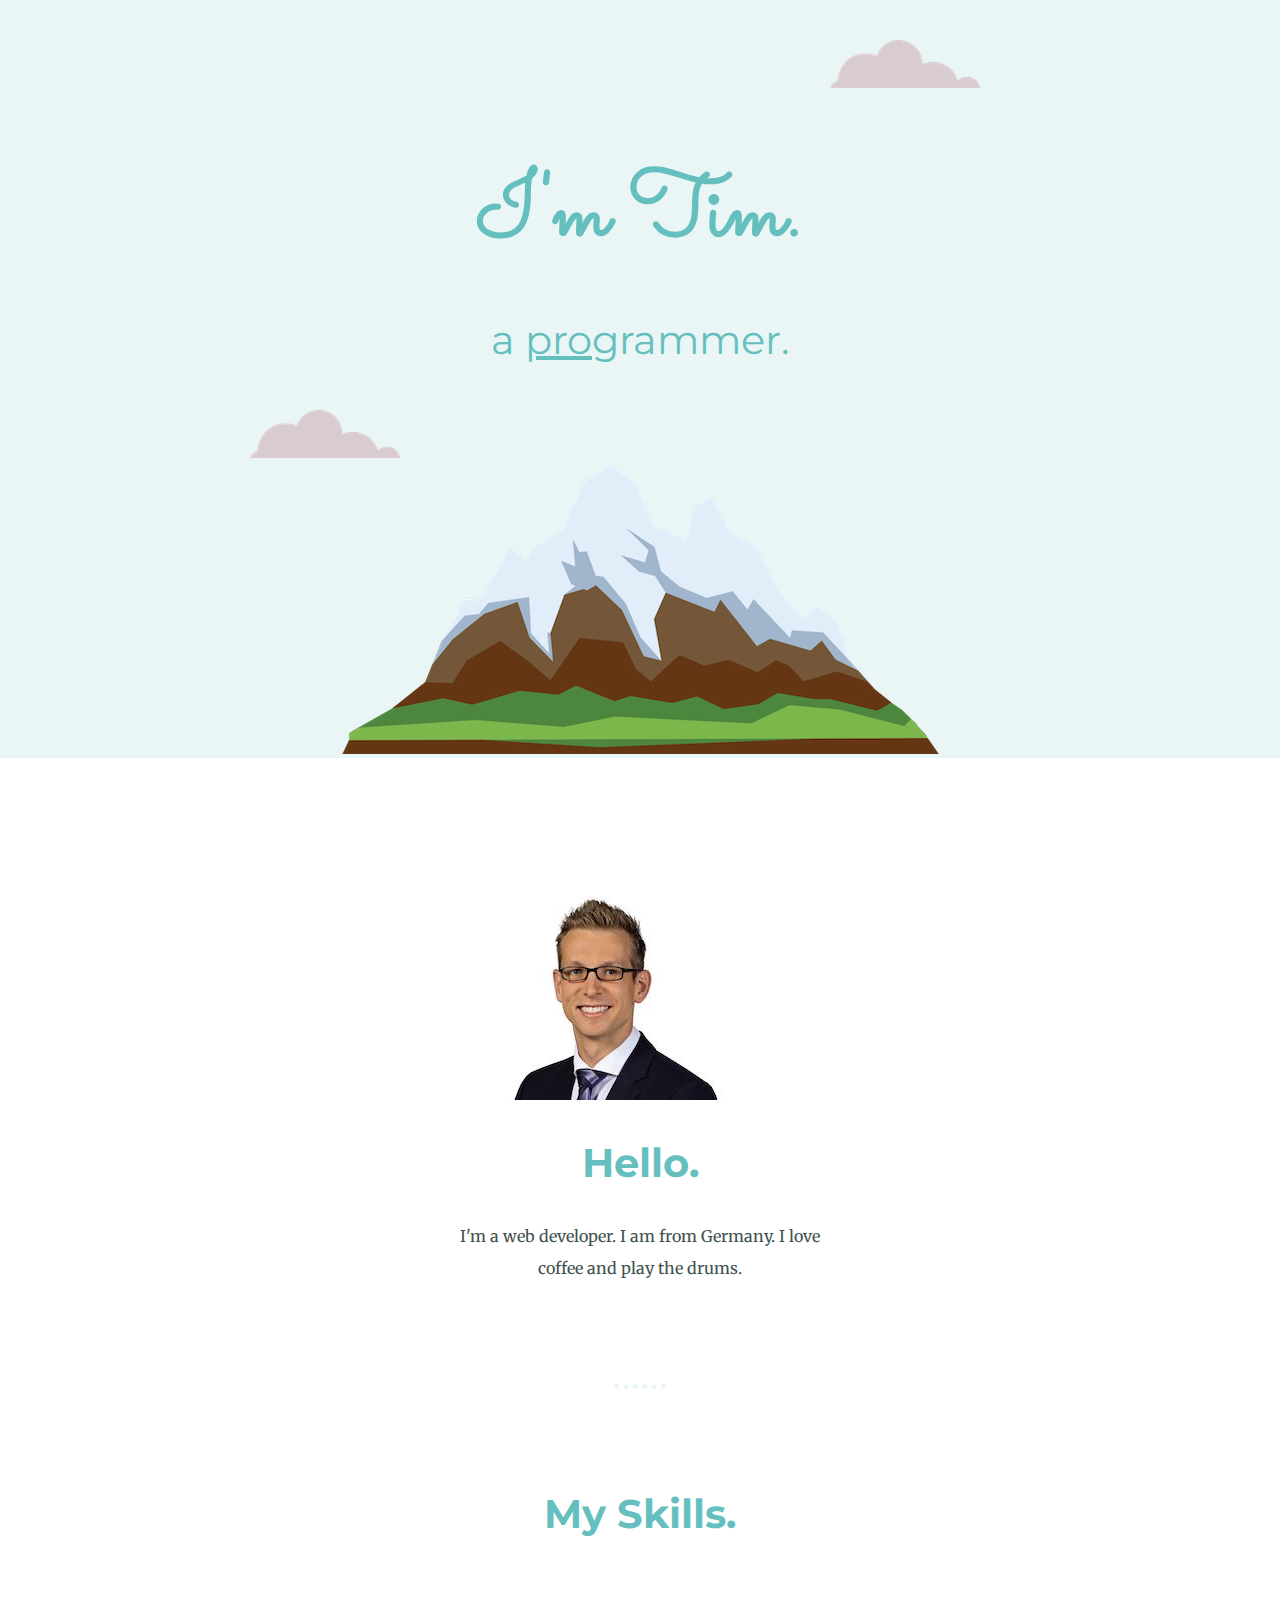
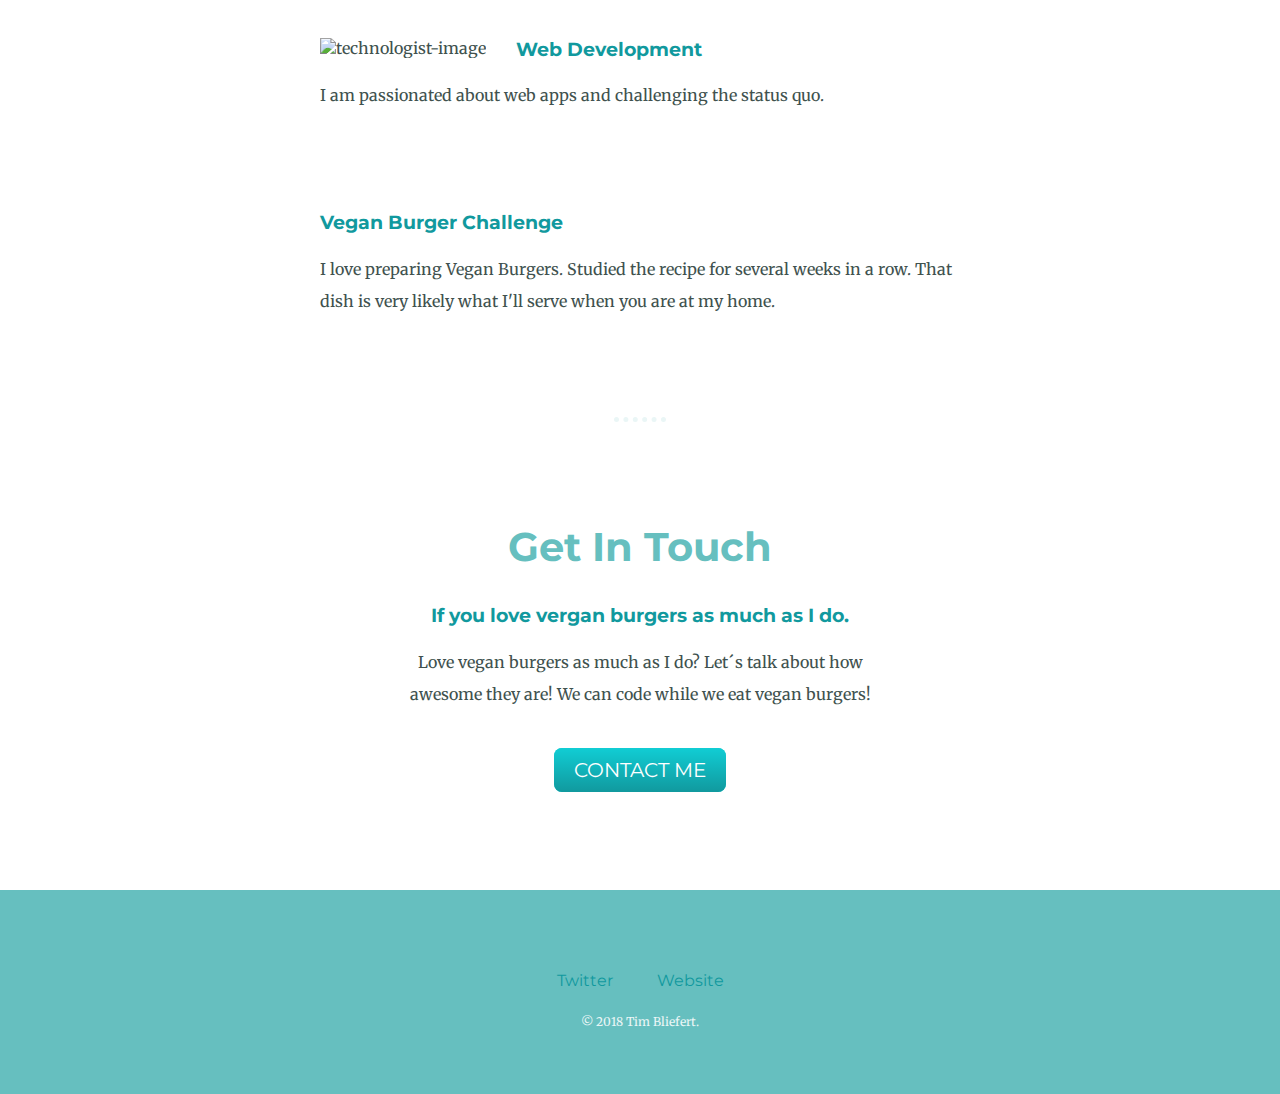
==== index.html @ ab624455 "Add second step" ====
<!DOCTYPE html>
<html>

<head>
  <meta charset="utf-8">
  <title>Tim Bliefert</title>
  <link rel="stylesheet" href="css/styles.css" />
  <link rel="icon" href="favicon.ico">
  <link href="https://fonts.googleapis.com/css?family=Merriweather|Montserrat|Sacramento" rel="stylesheet">
</head>

<body>
  <div class="top-container">
    <img class="top-cloud" src="images/cloud.png" alt="cloud-img">
    <h1>I'm Tim.</h1>
    <h2 class="normal-weight">a <span class="pro">pro</span>grammer.</h2>
    <img class="bottom-cloud" src="images/cloud.png" alt="cloud-img">
    <img class="mountain-img" src="images/mountain.png" alt="mountain-img">
  </div>
  <div class="middle-container">
    <div class="middle-container">
      <div class="profile">
        <img class="profile-img" src="images/tim.jpg" alt="tim-image">
        <h2>Hello.</h2>
        <p class="intro">I'm a web developer. I am from Germany. I love coffee and play the drums.</p>
      </div>
      <hr>
      <div class="skills">
        <h2>My Skills.</h2>
        <div class="skill-row">
          <img class="webdev-img" src="https://emojipedia-us.s3.dualstack.us-west-1.amazonaws.com/thumbs/120/apple/155/male-technologist_1f468-200d-1f4bb.png" alt="technologist-image">

          <h3>Web Development</h3>
          <p>I am passionated about web apps and challenging the status quo.</p>

        </div>
        <div class="skill-row">
          <img class="veganburger-img" src="https://emojipedia-us.s3.dualstack.us-west-1.amazonaws.com/thumbs/120/google/146/hamburger_1f354.png" alt="">

          <h3>Vegan Burger Challenge</h3>
          <p class="vegan-skill-description">I love preparing Vegan Burgers. Studied the recipe for several weeks in a row. That dish is very likely what I'll serve when you are at my home.</p>

        </div>
      </div>
      <hr>
      <div class="contact-message">
        <h2>Get In Touch</h2>
        <h3>If you love vergan burgers as much as I do.</h3>
        <p>Love vegan burgers as much as I do? Let´s talk about how awesome they are! We can code while we eat vegan burgers!</p>
        <p class="contact-me"><a class="butn" href="mailto:oase@me.com">CONTACT ME</a></p>
      </div>
    </div>
  </div>
  <div class="bottom-container">
    <div class="bottom-container">
      <a class="footer-link" href="https://twitter.com/timbliefert">Twitter</a>
      <a class="footer-link" href="https://timbliefert.github.com/cv">Website</a>
      <p class="copyright">© 2018 Tim Bliefert.</p>
    </div>
  </div>

</body>

</html>
---- css/styles.css ----
body {
  color: #40514E;
  font-family: 'Merriweather', serif;
  margin: 0;
  text-align: center;
}

h1 {
  color: #66BFBF;
  font-family: 'Sacramento', cursive;
  font-size: 5.625rem;
  margin: 50px auto 0 auto;
}

h2 {
  color: #66BFBF;
  font-family: 'Montserrat', sans-serif;
  font-size: 2.5rem;
}

h3 {
  color: #11999E;
  font-family: 'Montserrat', sans-serif;
}

a {
  color: #11999E;
  font-family: 'Montserrat', sans-serif;
  margin: 50px 20px 40px;
  text-decoration: none;
}

a:hover {
  color: #eaf6f6;
  text-decoration: none;
}

p {
  line-height: 2;
  margin: 0;
}

hr {
  border: none;
  border-top: 5px dotted #EAF6F6;
  margin: 100px auto 100px auto;
  width: 4%;
}

.mountain-img {
  margin-bottom: 0;
}

.webdev-img {
  float: left;
  margin: auto 30px auto auto;
}

.profile-img {
  margin-top: 30px;
}

.veganburger-img {
  float: right;
  margin: auto auto auto 30px;
}

.vegan-skill-description {
}

.skill-row {
  margin: 100px auto 100px auto;
  text-align: left;
  width: 50%;

}

.normal-weight {
  font-weight: normal;
}

.pro {
  text-decoration: underline;
}

.top-cloud {
  position: absolute;
  right: 300px;
  top: 40px;
}

.bottom-cloud {
  bottom: 300px;
  left: 250px;
  position: absolute;
}

.top-container {
  background-color: #EAF6F6;
  padding-top: 100px;
  position: relative;
}

.profile {
  margin: auto;
}

.intro {
  margin: auto;
  width: 30%
}

.middle-container {
  padding: 50px 0 20px;

}

.bottom-container {
  background-color: #66BFBF;
  color: #EAF6F6;
  padding: 40px 0 20px;
}

.butn {
  background: #11cdd4;
  background-image: -webkit-linear-gradient(top, #11cdd4, #11999e);
  background-image: -moz-linear-gradient(top, #11cdd4, #11999e);
  background-image: -ms-linear-gradient(top, #11cdd4, #11999e);
  background-image: -o-linear-gradient(top, #11cdd4, #11999e);
  background-image: linear-gradient(to bottom, #11cdd4, #11999e);
  -webkit-border-radius: 8;
  -moz-border-radius: 8;
  border-radius: 8px;
  font-family: Montserrat;
  color: #ffffff;
  font-size: 20px;
  padding: 10px 20px 10px 20px;
  text-decoration: none;
}

.butn:hover {
  background: #30e3cb;
  background-image: -webkit-linear-gradient(top, #30e3cb, #2bc4ad);
  background-image: -moz-linear-gradient(top, #30e3cb, #2bc4ad);
  background-image: -ms-linear-gradient(top, #30e3cb, #2bc4ad);
  background-image: -o-linear-gradient(top, #30e3cb, #2bc4ad);
  background-image: linear-gradient(to bottom, #30e3cb, #2bc4ad);
  text-decoration: none;
}

.contact-message {
  margin: 40px auto 60px;
  width: 40%;
}

.contact-me {
  margin: 40px;
}

.copyright {
  color: #eaf6f6;
  font-size: 0.75em;
  padding: 20px;
}
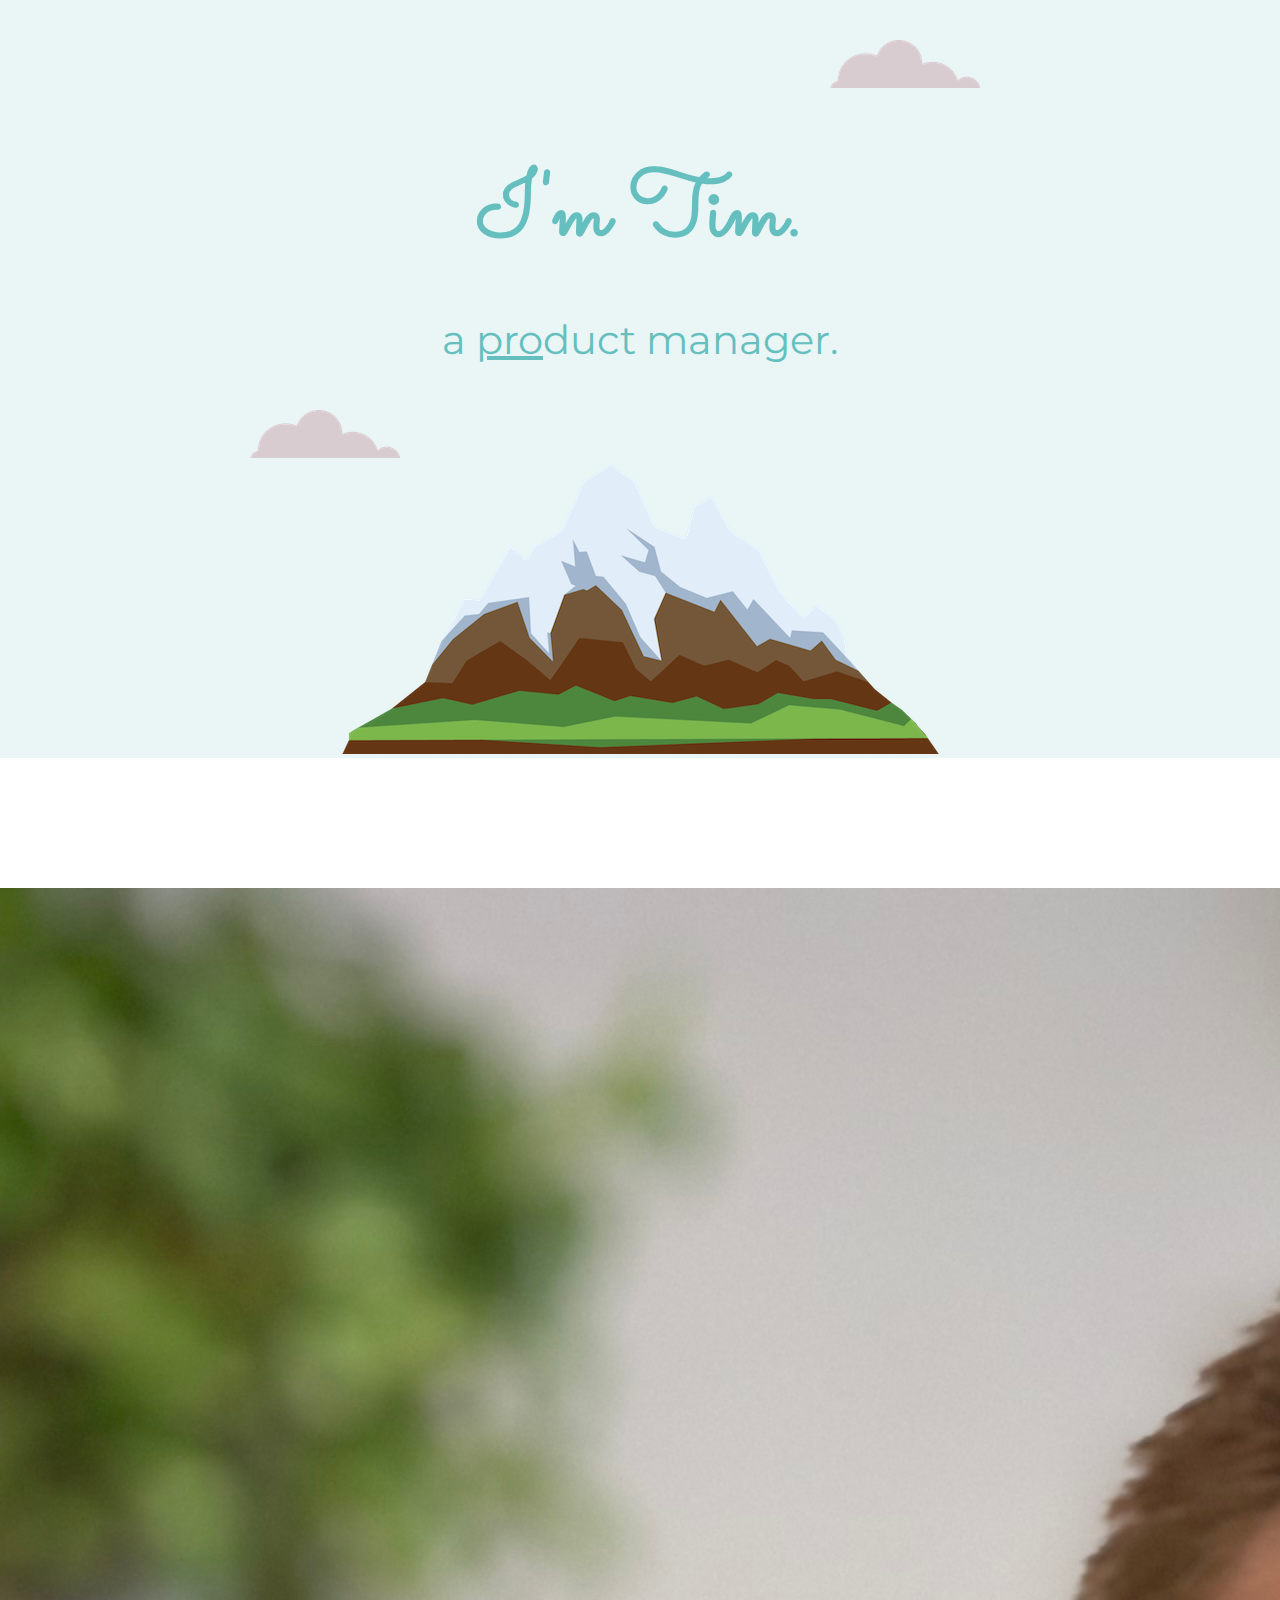
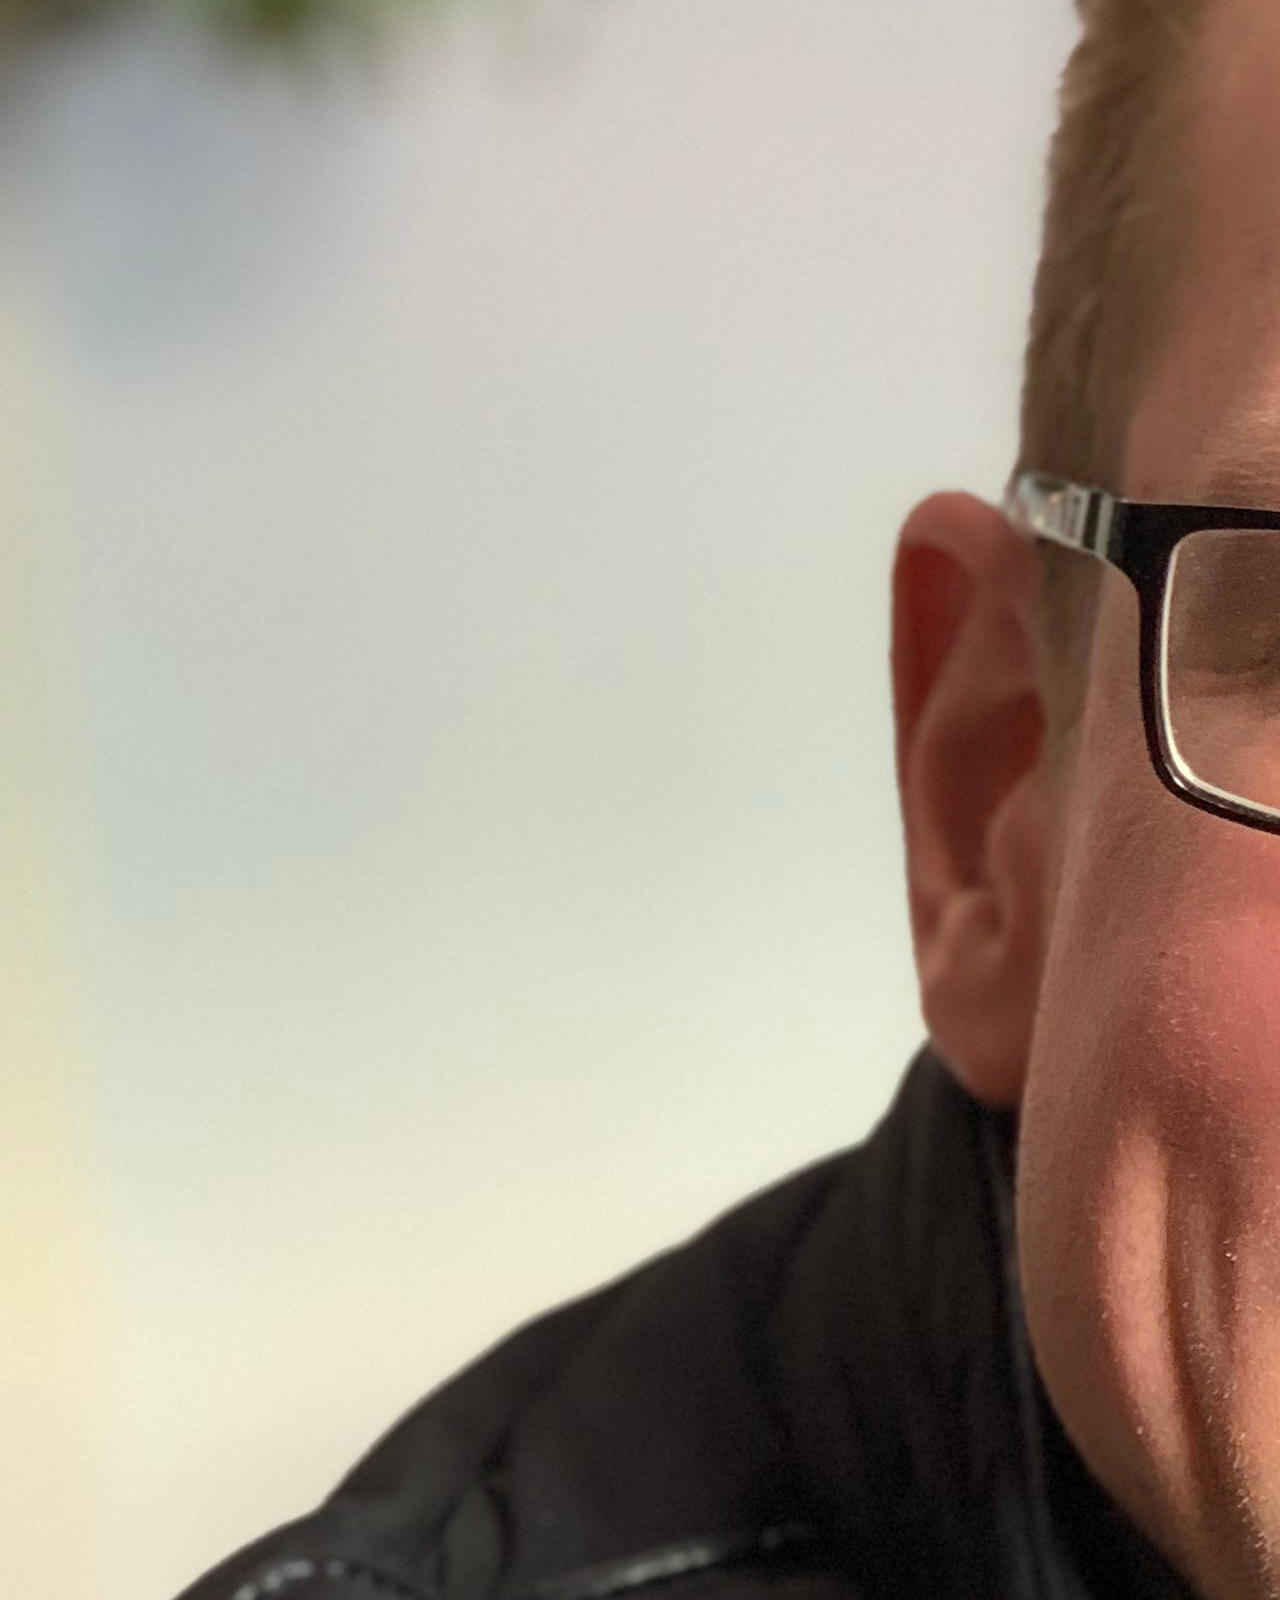
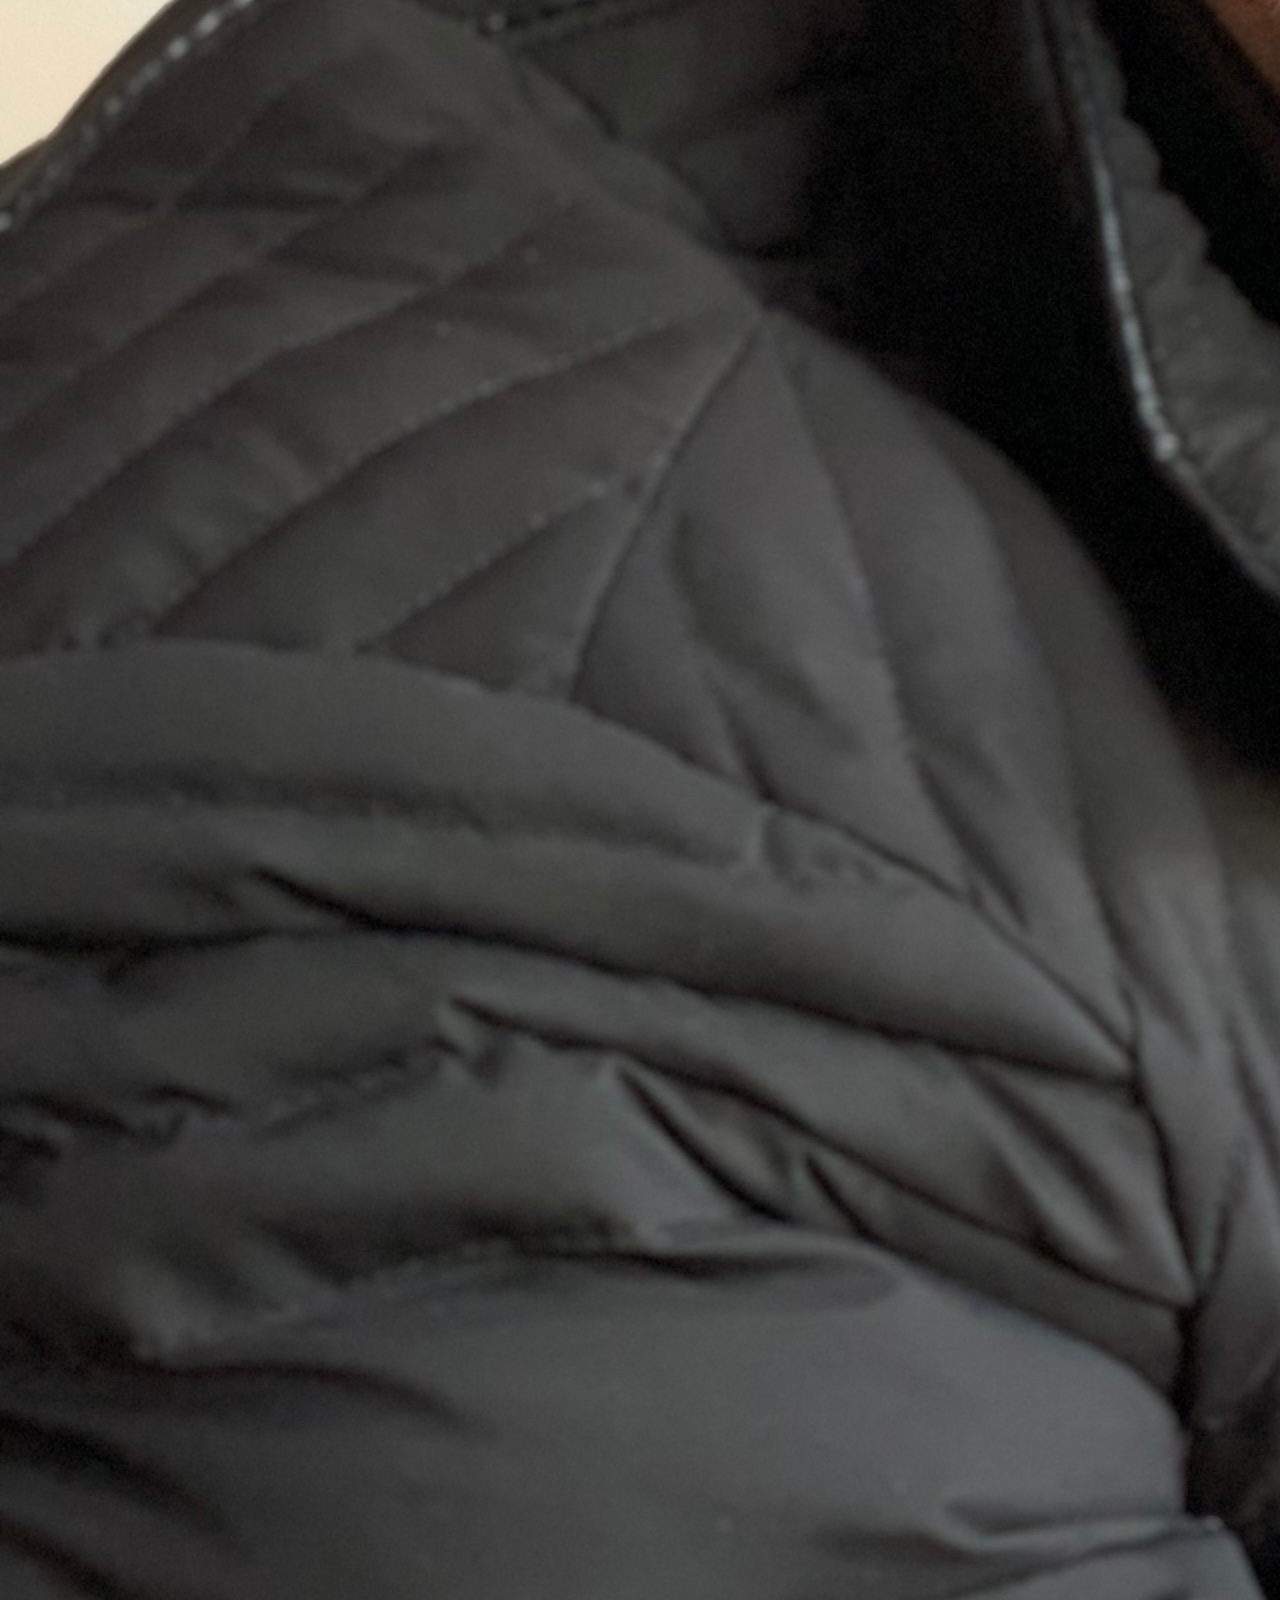
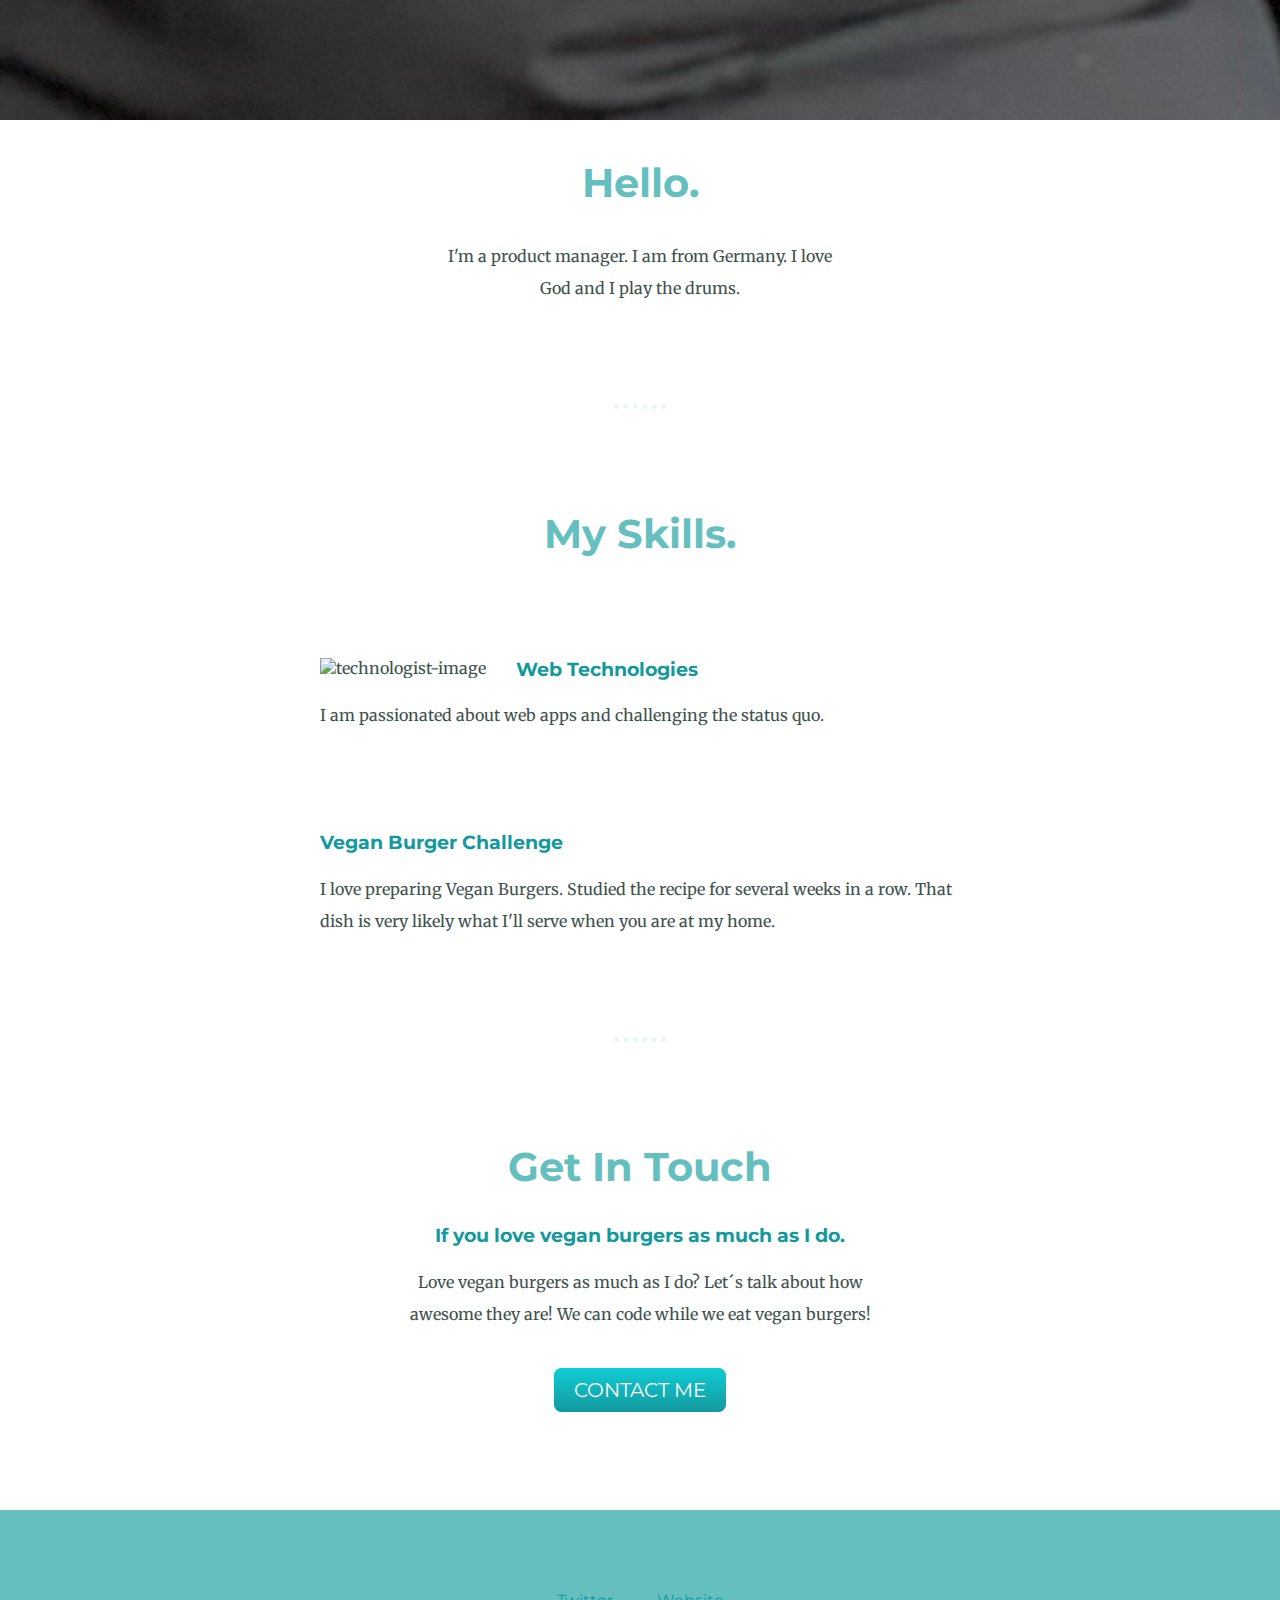
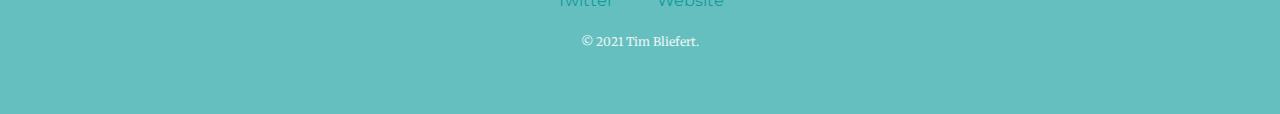
==== commit 75cb9b88: "Update index.html" ====
--- a/index.html
+++ b/index.html
@@ -13,7 +13,7 @@
   <div class="top-container">
     <img class="top-cloud" src="images/cloud.png" alt="cloud-img">
     <h1>I'm Tim.</h1>
-    <h2 class="normal-weight">a <span class="pro">pro</span>grammer.</h2>
+    <h2 class="normal-weight">a <span class="pro">pro</span>duct manager.</h2>
     <img class="bottom-cloud" src="images/cloud.png" alt="cloud-img">
     <img class="mountain-img" src="images/mountain.png" alt="mountain-img">
   </div>
@@ -22,7 +22,7 @@
       <div class="profile">
         <img class="profile-img" src="images/tim.jpg" alt="tim-image">
         <h2>Hello.</h2>
-        <p class="intro">I'm a web developer. I am from Germany. I love coffee and play the drums.</p>
+        <p class="intro">I'm a product manager. I am from Germany. I love God and I play the drums.</p>
       </div>
       <hr>
       <div class="skills">
@@ -30,7 +30,7 @@
         <div class="skill-row">
           <img class="webdev-img" src="https://emojipedia-us.s3.dualstack.us-west-1.amazonaws.com/thumbs/120/apple/155/male-technologist_1f468-200d-1f4bb.png" alt="technologist-image">
 
-          <h3>Web Development</h3>
+          <h3>Web Technologies</h3>
           <p>I am passionated about web apps and challenging the status quo.</p>
 
         </div>
@@ -45,7 +45,7 @@
       <hr>
       <div class="contact-message">
         <h2>Get In Touch</h2>
-        <h3>If you love vergan burgers as much as I do.</h3>
+        <h3>If you love vegan burgers as much as I do.</h3>
         <p>Love vegan burgers as much as I do? Let´s talk about how awesome they are! We can code while we eat vegan burgers!</p>
         <p class="contact-me"><a class="butn" href="mailto:oase@me.com">CONTACT ME</a></p>
       </div>
@@ -53,9 +53,9 @@
   </div>
   <div class="bottom-container">
     <div class="bottom-container">
-      <a class="footer-link" href="https://twitter.com/timbliefert">Twitter</a>
-      <a class="footer-link" href="https://timbliefert.github.com/cv">Website</a>
-      <p class="copyright">© 2018 Tim Bliefert.</p>
+      <a class="footer-link" href="https://twitter.com/oasenbaumeister">Twitter</a>
+      <a class="footer-link" href="https://oase473.github.io/cv">Website</a>
+      <p class="copyright">© 2021 Tim Bliefert.</p>
     </div>
   </div>
 
